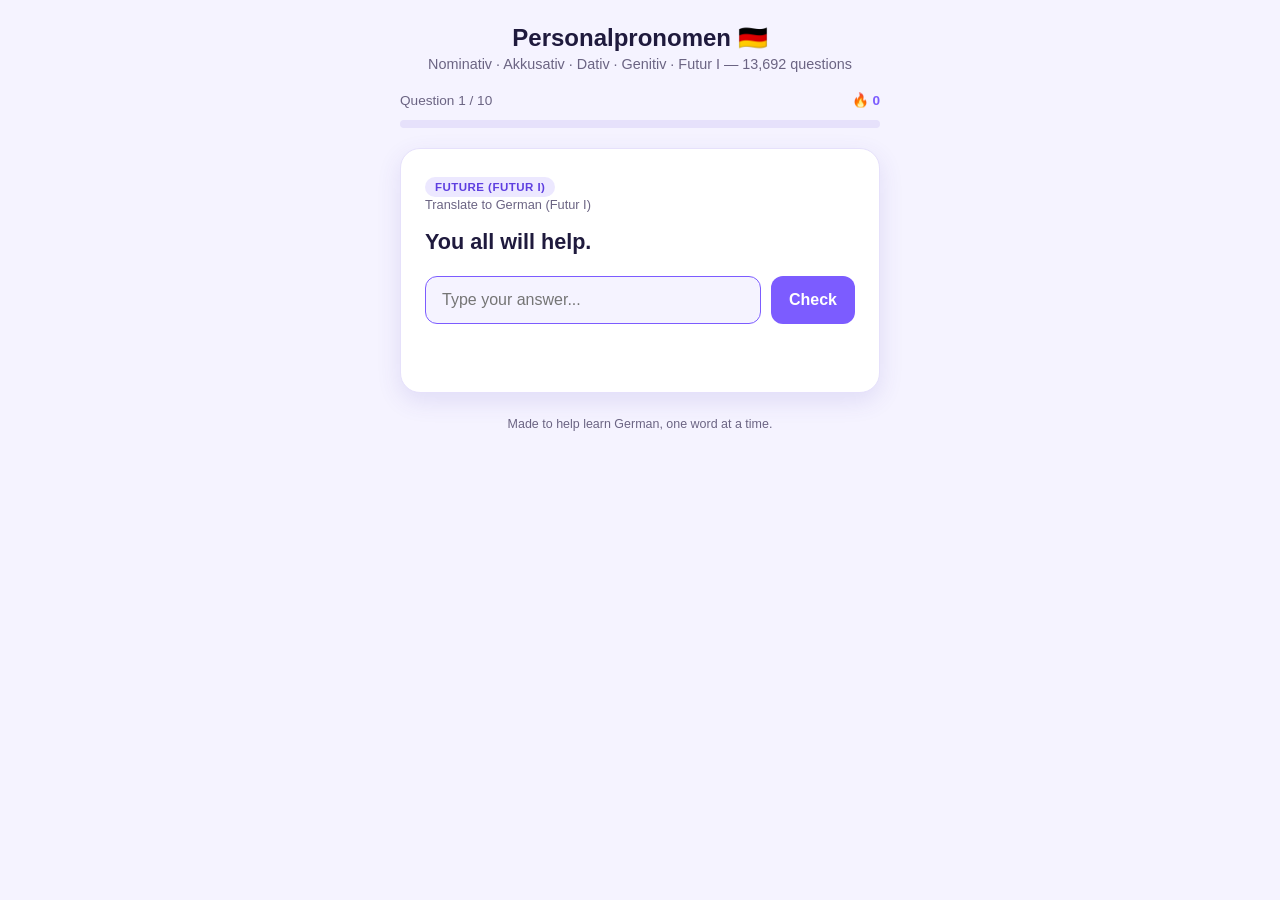
==== index.html @ a9f99d21 "Add German personal pronoun quiz (all cases + Futur I) Static web app with 10-question tests drawn f" ====
<!DOCTYPE html>
<html lang="en">
<head>
  <meta charset="UTF-8" />
  <meta name="viewport" content="width=device-width, initial-scale=1.0" />
  <title>Personalpronomen Quiz</title>
  <link rel="stylesheet" href="style.css" />
</head>
<body>
  <div class="app" id="app"></div>
  <script src="data.js"></script>
  <script src="app.js"></script>
</body>
</html>
---- style.css ----
:root {
  --bg: #f5f3ff;
  --card-bg: #ffffff;
  --text: #1f1a3d;
  --muted: #6b6483;
  --accent: #7c5cff;
  --accent-dark: #5e3fe0;
  --correct: #22a06b;
  --correct-bg: #e6f7ee;
  --wrong: #e0483f;
  --wrong-bg: #fde9e7;
  --border: #e6e1fb;
  --shadow: 0 8px 24px rgba(76, 55, 179, 0.12);
}

@media (prefers-color-scheme: dark) {
  :root {
    --bg: #16132b;
    --card-bg: #221d40;
    --text: #f1eefc;
    --muted: #a79fc9;
    --accent: #9b81ff;
    --accent-dark: #7c5cff;
    --correct: #4ad999;
    --correct-bg: #16332a;
    --wrong: #ff7a70;
    --wrong-bg: #3a1c1c;
    --border: #34305a;
    --shadow: 0 8px 24px rgba(0, 0, 0, 0.4);
  }
}

* { box-sizing: border-box; }

body {
  margin: 0;
  background: var(--bg);
  color: var(--text);
  font-family: -apple-system, BlinkMacSystemFont, "Segoe UI", Roboto, Helvetica, Arial, sans-serif;
  min-height: 100vh;
  display: flex;
  justify-content: center;
  padding: 24px 16px;
}

.app {
  width: 100%;
  max-width: 480px;
}

header {
  text-align: center;
  margin-bottom: 20px;
}

header h1 {
  font-size: 1.5rem;
  margin: 0 0 4px;
}

header p {
  margin: 0;
  color: var(--muted);
  font-size: 0.9rem;
}

.stats {
  display: flex;
  justify-content: space-between;
  align-items: center;
  margin-bottom: 12px;
  font-size: 0.85rem;
  color: var(--muted);
}

.stats .streak {
  color: var(--accent);
  font-weight: 600;
}

.progress-bar {
  height: 8px;
  border-radius: 999px;
  background: var(--border);
  overflow: hidden;
  margin-bottom: 20px;
}

.progress-fill {
  height: 100%;
  background: var(--accent);
  transition: width 0.25s ease;
}

.card {
  background: var(--card-bg);
  border-radius: 20px;
  padding: 28px 24px;
  box-shadow: var(--shadow);
  border: 1px solid var(--border);
}

.category-tag {
  display: inline-block;
  font-size: 0.72rem;
  font-weight: 600;
  letter-spacing: 0.04em;
  text-transform: uppercase;
  color: var(--accent-dark);
  background: var(--correct-bg);
  background: color-mix(in srgb, var(--accent) 14%, transparent);
  padding: 4px 10px;
  border-radius: 999px;
  margin-bottom: 14px;
}

.prompt {
  font-size: 1.35rem;
  font-weight: 700;
  margin: 0 0 20px;
  line-height: 1.3;
}

.direction-hint {
  color: var(--muted);
  font-size: 0.8rem;
  margin: -14px 0 16px;
}

.options {
  display: flex;
  flex-direction: column;
  gap: 10px;
}

.option {
  text-align: left;
  padding: 14px 16px;
  border-radius: 12px;
  border: 1.5px solid var(--border);
  background: transparent;
  color: var(--text);
  font-size: 1rem;
  cursor: pointer;
  transition: border-color 0.15s, background 0.15s, transform 0.1s;
  font-family: inherit;
}

.option:hover:not(:disabled) {
  border-color: var(--accent);
}

.option:active:not(:disabled) {
  transform: scale(0.99);
}

.option:disabled {
  cursor: default;
}

.option.correct {
  border-color: var(--correct);
  background: var(--correct-bg);
  color: var(--correct);
  font-weight: 600;
}

.option.wrong {
  border-color: var(--wrong);
  background: var(--wrong-bg);
  color: var(--wrong);
  font-weight: 600;
}

.type-form {
  display: flex;
  gap: 10px;
}

.type-form input {
  flex: 1;
  padding: 14px 16px;
  border-radius: 12px;
  border: 1.5px solid var(--border);
  background: var(--bg);
  color: var(--text);
  font-size: 1rem;
  font-family: inherit;
}

.type-form input:focus {
  outline: none;
  border-color: var(--accent);
}

.type-form input.correct {
  border-color: var(--correct);
  color: var(--correct);
}

.type-form input.wrong {
  border-color: var(--wrong);
  color: var(--wrong);
}

button.submit-btn {
  padding: 14px 18px;
  border-radius: 12px;
  border: none;
  background: var(--accent);
  color: #fff;
  font-weight: 600;
  cursor: pointer;
  font-size: 1rem;
}

button.submit-btn:disabled {
  opacity: 0.5;
  cursor: default;
}

.feedback {
  margin-top: 16px;
  min-height: 24px;
  font-size: 0.95rem;
  font-weight: 600;
}

.feedback.correct { color: var(--correct); }
.feedback.wrong { color: var(--wrong); }

.next-btn {
  margin-top: 18px;
  width: 100%;
  padding: 14px;
  border-radius: 12px;
  border: none;
  background: var(--accent-dark);
  color: #fff;
  font-weight: 700;
  font-size: 1rem;
  cursor: pointer;
  display: none;
}

.next-btn.show {
  display: block;
}

.summary {
  text-align: center;
}

.summary .score {
  font-size: 3rem;
  font-weight: 800;
  color: var(--accent);
  margin: 8px 0;
}

.summary p {
  color: var(--muted);
}

.restart-btn {
  margin-top: 16px;
  padding: 14px 24px;
  border-radius: 12px;
  border: none;
  background: var(--accent);
  color: #fff;
  font-weight: 700;
  font-size: 1rem;
  cursor: pointer;
}

footer {
  text-align: center;
  margin-top: 24px;
  color: var(--muted);
  font-size: 0.78rem;
}
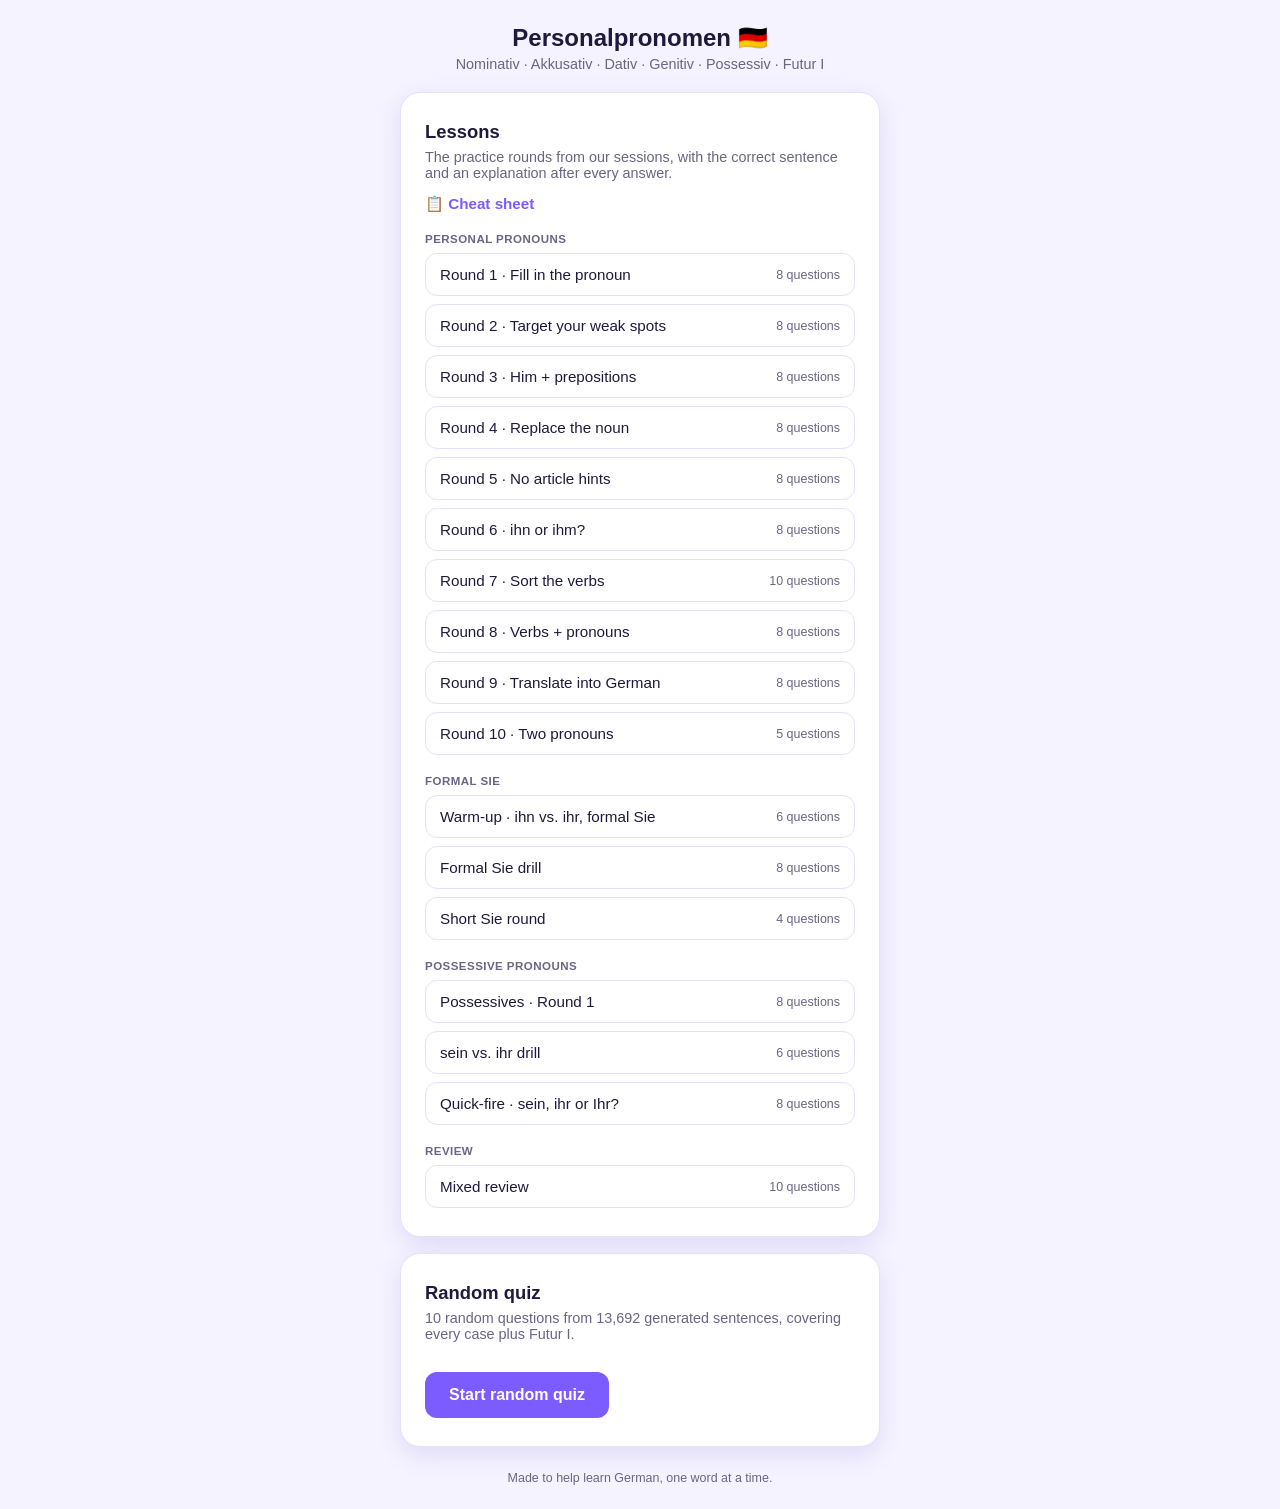
==== commit c0215ede: "Add lessons from practice sessions, cheat sheet and lesson menu - 17 hand-written lessons (129 quest" ====
--- a/index.html
+++ b/index.html
@@ -9,6 +9,7 @@
 <body>
   <div class="app" id="app"></div>
   <script src="data.js"></script>
+  <script src="lessons.js"></script>
   <script src="app.js"></script>
 </body>
 </html>
--- a/style.css
+++ b/style.css
@@ -280,3 +280,225 @@
   color: var(--muted);
   font-size: 0.78rem;
 }
+
+/* --- Menu & lessons --- */
+
+.menu-card {
+  margin-bottom: 16px;
+}
+
+.menu-card h2,
+.lesson-heading {
+  margin: 0 0 6px;
+  font-size: 1.15rem;
+}
+
+.muted {
+  color: var(--muted);
+  font-size: 0.9rem;
+  margin: 0 0 14px;
+}
+
+.group-title {
+  font-size: 0.72rem;
+  font-weight: 600;
+  letter-spacing: 0.04em;
+  text-transform: uppercase;
+  color: var(--muted);
+  margin: 20px 0 8px;
+}
+
+.lesson-list {
+  display: flex;
+  flex-direction: column;
+  gap: 8px;
+}
+
+.lesson-btn {
+  display: flex;
+  justify-content: space-between;
+  align-items: center;
+  gap: 12px;
+  text-align: left;
+  padding: 12px 14px;
+  border-radius: 12px;
+  border: 1.5px solid var(--border);
+  background: transparent;
+  color: var(--text);
+  font-family: inherit;
+  font-size: 0.95rem;
+  cursor: pointer;
+  transition: border-color 0.15s;
+}
+
+.lesson-btn:hover {
+  border-color: var(--accent);
+}
+
+.lesson-meta {
+  flex-shrink: 0;
+  font-size: 0.78rem;
+  color: var(--muted);
+}
+
+.link-btn {
+  background: none;
+  border: none;
+  padding: 0;
+  color: var(--accent);
+  font-family: inherit;
+  font-size: 0.95rem;
+  font-weight: 600;
+  cursor: pointer;
+}
+
+.back-link {
+  background: none;
+  border: none;
+  padding: 0;
+  margin-bottom: 12px;
+  color: var(--muted);
+  font-family: inherit;
+  font-size: 0.85rem;
+  cursor: pointer;
+}
+
+.back-link:hover {
+  color: var(--accent);
+}
+
+.tip {
+  font-size: 0.93rem;
+  line-height: 1.5;
+  margin: 12px 0 20px;
+}
+
+.tip p,
+.tip ul,
+.tip ol {
+  margin: 0 0 10px;
+}
+
+.tip ul,
+.tip ol {
+  padding-left: 20px;
+}
+
+.tip h3 {
+  font-size: 0.95rem;
+  margin: 18px 0 8px;
+}
+
+table.ref {
+  width: 100%;
+  border-collapse: collapse;
+  margin: 0 0 12px;
+  font-size: 0.88rem;
+}
+
+table.ref th,
+table.ref td {
+  text-align: left;
+  padding: 6px 8px;
+  border-bottom: 1px solid var(--border);
+  vertical-align: top;
+}
+
+table.ref th {
+  color: var(--muted);
+  font-size: 0.78rem;
+  font-weight: 600;
+}
+
+/* --- Question extras --- */
+
+.prompt strong {
+  color: var(--accent);
+}
+
+.cue {
+  font-size: 1rem;
+  font-weight: 500;
+  color: var(--muted);
+}
+
+.explain {
+  margin-top: 12px;
+  padding: 12px 14px;
+  border-radius: 12px;
+  background: var(--bg);
+  border: 1px solid var(--border);
+}
+
+.explain .model {
+  margin: 0;
+  font-size: 1.05rem;
+  font-weight: 600;
+  color: var(--text);
+}
+
+.explain .why {
+  margin: 6px 0 0;
+  font-size: 0.88rem;
+  color: var(--muted);
+}
+
+mark {
+  background: color-mix(in srgb, var(--accent) 24%, transparent);
+  color: inherit;
+  padding: 0 3px;
+  border-radius: 4px;
+}
+
+/* --- Summary extras --- */
+
+.secondary-btn {
+  display: block;
+  margin: 10px auto 0;
+  padding: 12px 24px;
+  border-radius: 12px;
+  border: 1.5px solid var(--border);
+  background: transparent;
+  color: var(--text);
+  font-family: inherit;
+  font-size: 0.95rem;
+  font-weight: 600;
+  cursor: pointer;
+}
+
+.review {
+  text-align: left;
+  margin: 20px 0 8px;
+}
+
+.review h3 {
+  font-size: 1rem;
+  margin: 0 0 4px;
+}
+
+.review-item {
+  padding: 12px 0;
+  border-top: 1px solid var(--border);
+}
+
+.summary .review-prompt {
+  margin: 0 0 4px;
+  color: var(--text);
+  font-size: 0.9rem;
+}
+
+.summary .review-given {
+  margin: 0;
+  font-size: 0.85rem;
+}
+
+.review-given span {
+  color: var(--wrong);
+  font-weight: 600;
+  text-decoration: line-through;
+}
+
+.summary .perfect {
+  color: var(--correct);
+  font-weight: 600;
+}
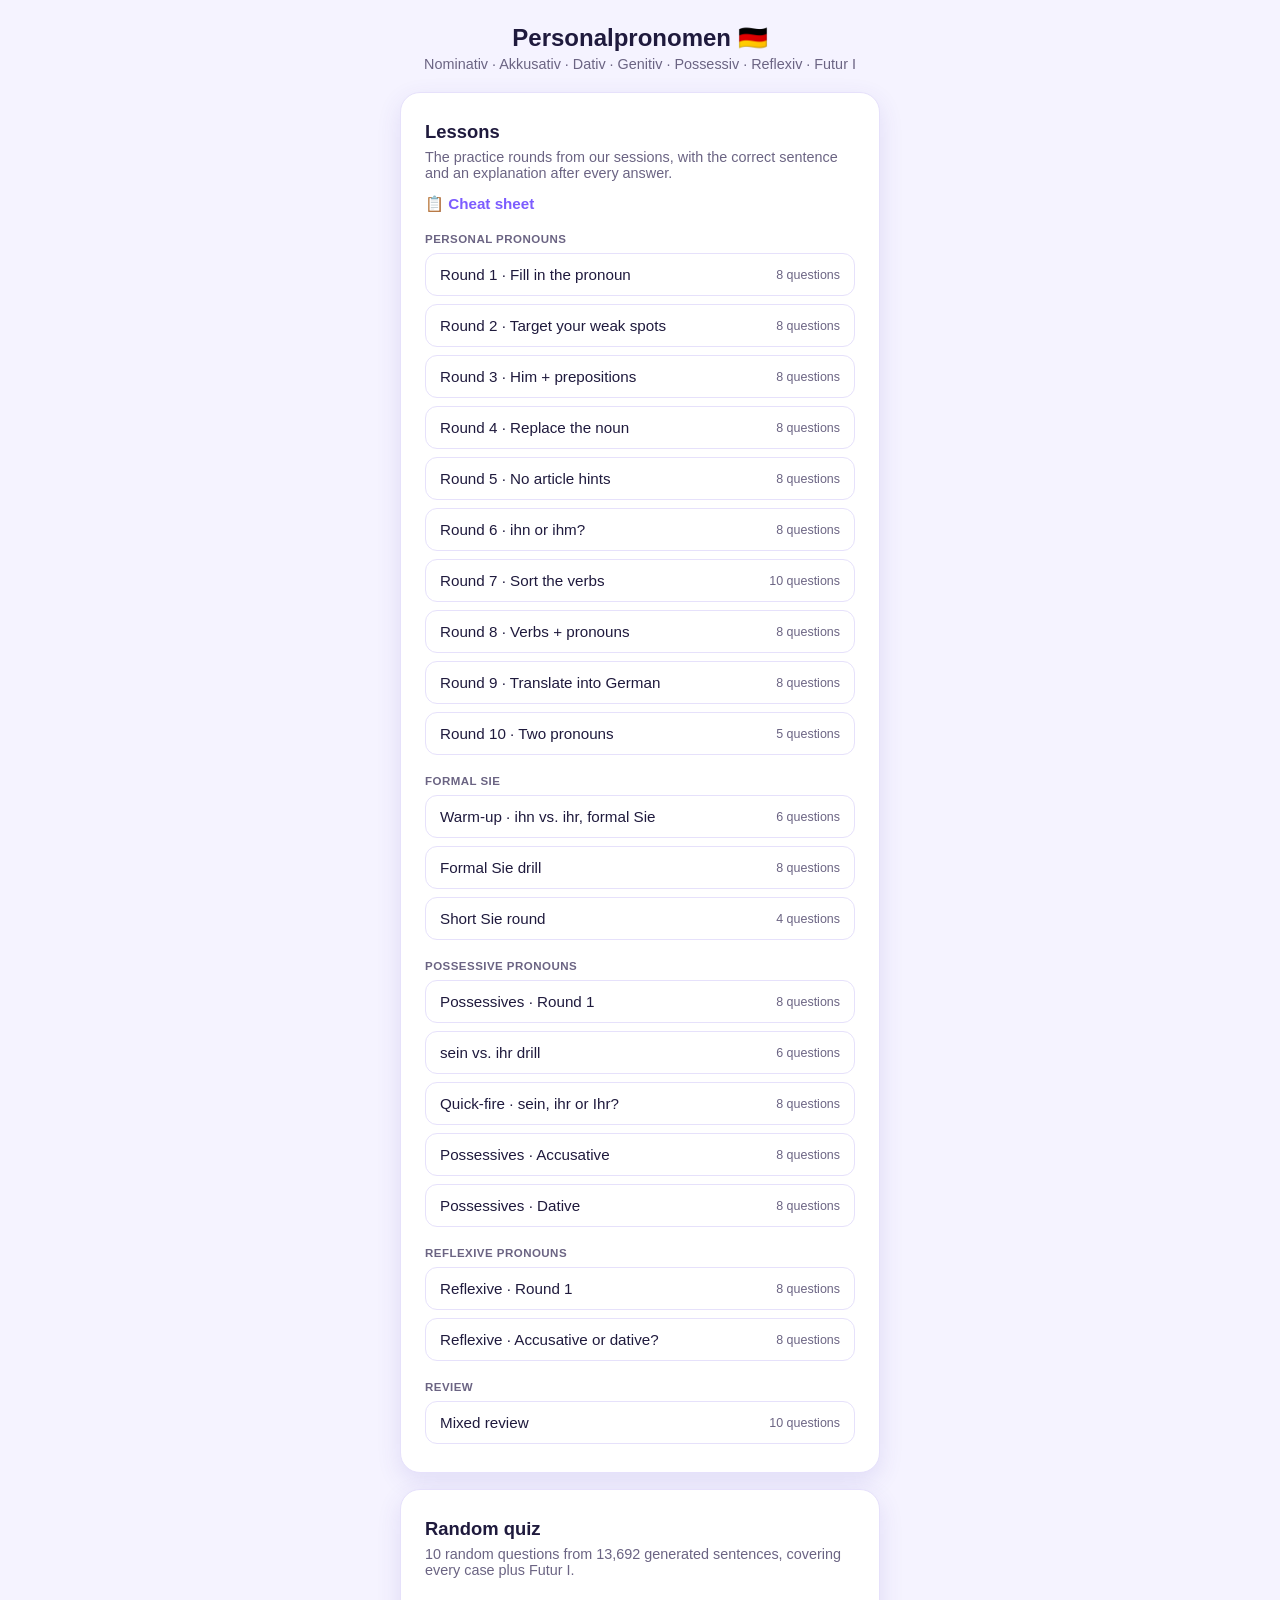
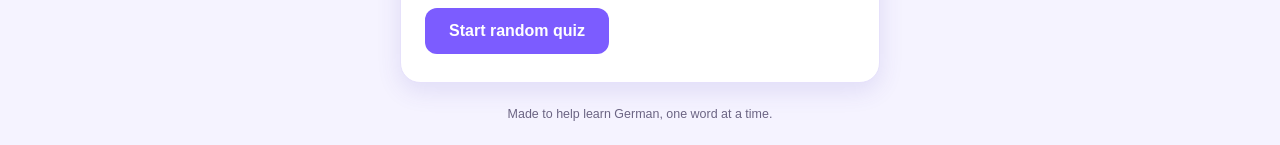
==== commit 8bfe35a6: "Version asset URLs so reloads pick up new files GitHub Pages serves files with max-age=600, so after" ====
--- a/index.html
+++ b/index.html
@@ -4,12 +4,14 @@
   <meta charset="UTF-8" />
   <meta name="viewport" content="width=device-width, initial-scale=1.0" />
   <title>Personalpronomen Quiz</title>
-  <link rel="stylesheet" href="style.css" />
+  <!-- Bump ?v= on every change: GitHub Pages lets browsers cache these files for 10 minutes,
+       so a new version number makes a normal reload fetch the updated files. -->
+  <link rel="stylesheet" href="style.css?v=6" />
 </head>
 <body>
   <div class="app" id="app"></div>
-  <script src="data.js"></script>
-  <script src="lessons.js"></script>
-  <script src="app.js"></script>
+  <script src="data.js?v=6"></script>
+  <script src="lessons.js?v=6"></script>
+  <script src="app.js?v=6"></script>
 </body>
 </html>
--- a/style.css
+++ b/style.css
@@ -498,6 +498,12 @@
   text-decoration: line-through;
 }
 
+.summary .review-correct {
+  margin: 2px 0 0;
+  font-size: 0.85rem;
+  color: var(--correct);
+}
+
 .summary .perfect {
   color: var(--correct);
   font-weight: 600;
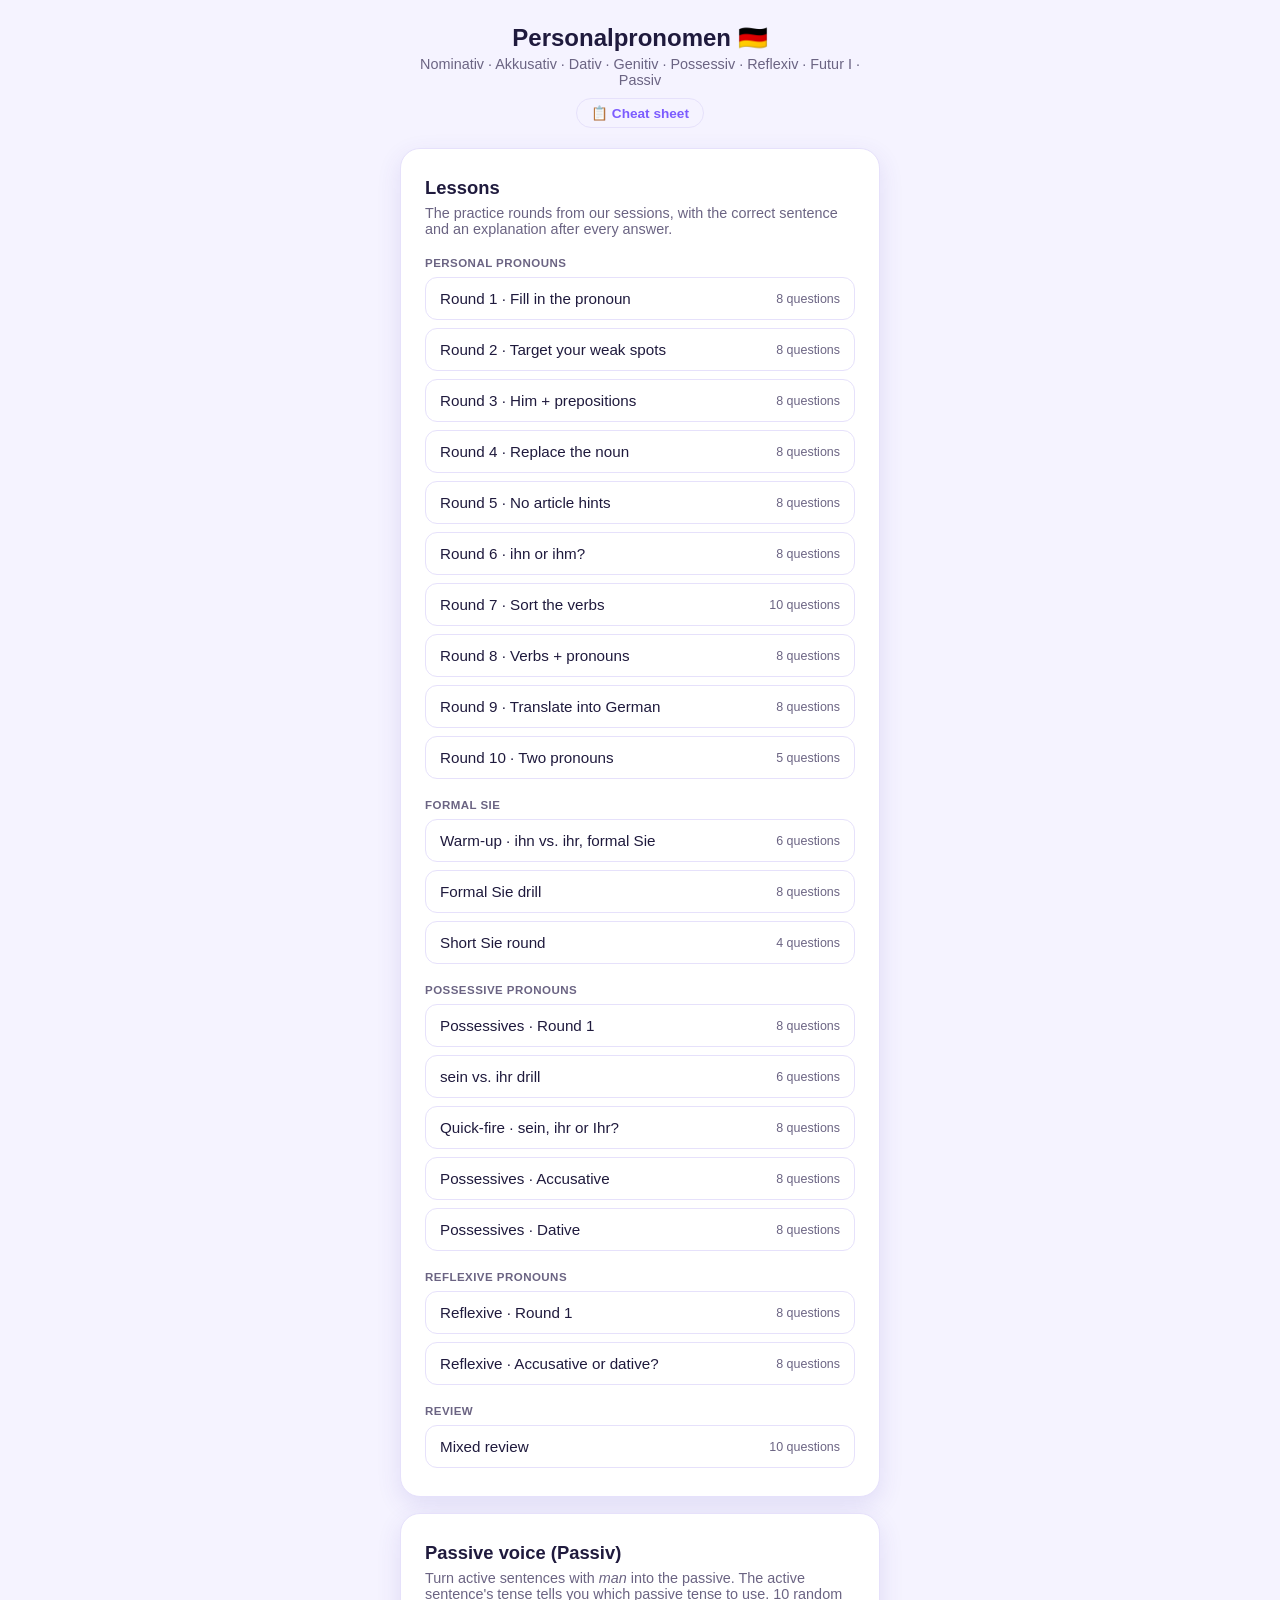
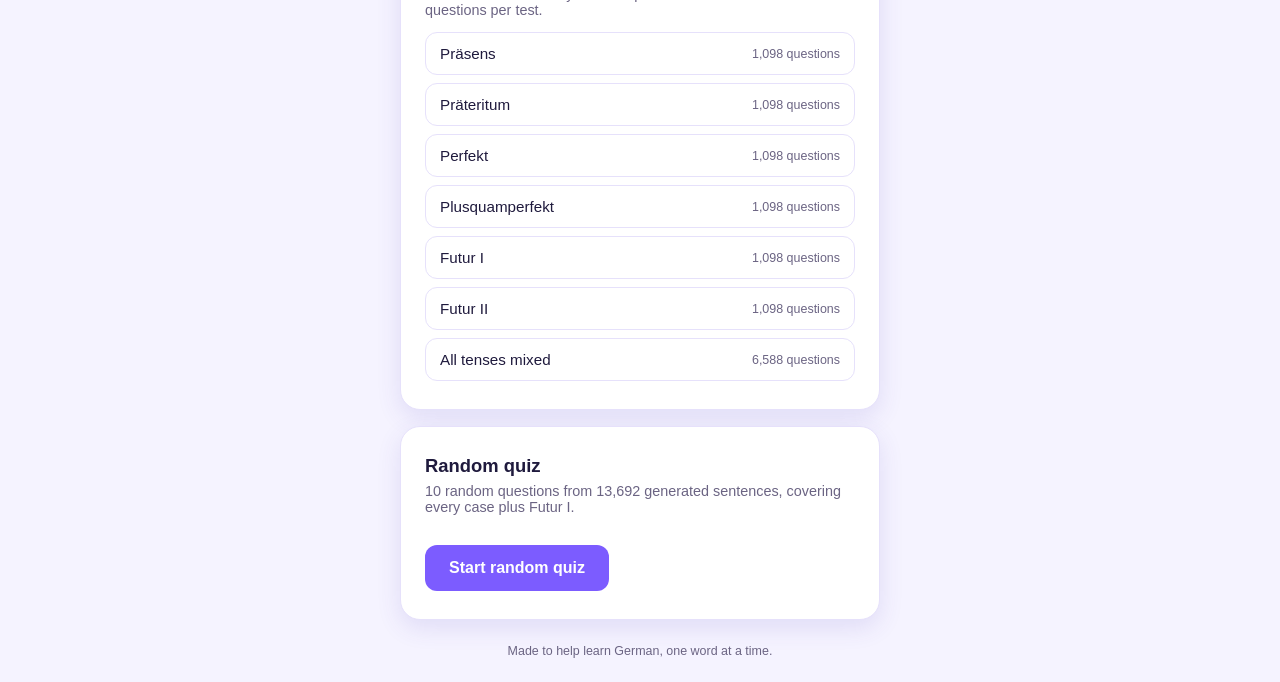
==== commit b230a277: "Add passive voice quizzes in all six tenses - passive.js generates 1,098 questions per tense (6,588 " ====
--- a/index.html
+++ b/index.html
@@ -6,12 +6,13 @@
   <title>Personalpronomen Quiz</title>
   <!-- Bump ?v= on every change: GitHub Pages lets browsers cache these files for 10 minutes,
        so a new version number makes a normal reload fetch the updated files. -->
-  <link rel="stylesheet" href="style.css?v=6" />
+  <link rel="stylesheet" href="style.css?v=8" />
 </head>
 <body>
   <div class="app" id="app"></div>
-  <script src="data.js?v=6"></script>
-  <script src="lessons.js?v=6"></script>
-  <script src="app.js?v=6"></script>
+  <script src="data.js?v=8"></script>
+  <script src="lessons.js?v=8"></script>
+  <script src="passive.js?v=8"></script>
+  <script src="app.js?v=8"></script>
 </body>
 </html>
--- a/style.css
+++ b/style.css
@@ -341,15 +341,44 @@
   color: var(--muted);
 }
 
-.link-btn {
-  background: none;
-  border: none;
-  padding: 0;
+.cheat-link {
+  display: inline-block;
+  margin-top: 10px;
+  padding: 6px 14px;
+  border-radius: 999px;
+  border: 1.5px solid var(--border);
   color: var(--accent);
-  font-family: inherit;
-  font-size: 0.95rem;
-  font-weight: 600;
-  cursor: pointer;
+  font-size: 0.85rem;
+  font-weight: 600;
+  text-decoration: none;
+}
+
+.cheat-link:hover {
+  border-color: var(--accent);
+}
+
+.cheat-tabs {
+  display: flex;
+  flex-wrap: wrap;
+  justify-content: center;
+  gap: 8px;
+  margin-bottom: 16px;
+}
+
+.cheat-tab {
+  padding: 6px 12px;
+  border-radius: 999px;
+  border: 1.5px solid var(--border);
+  color: var(--text);
+  font-size: 0.85rem;
+  text-decoration: none;
+}
+
+.cheat-tab.active {
+  background: var(--accent);
+  border-color: var(--accent);
+  color: #fff;
+  font-weight: 600;
 }
 
 .back-link {
